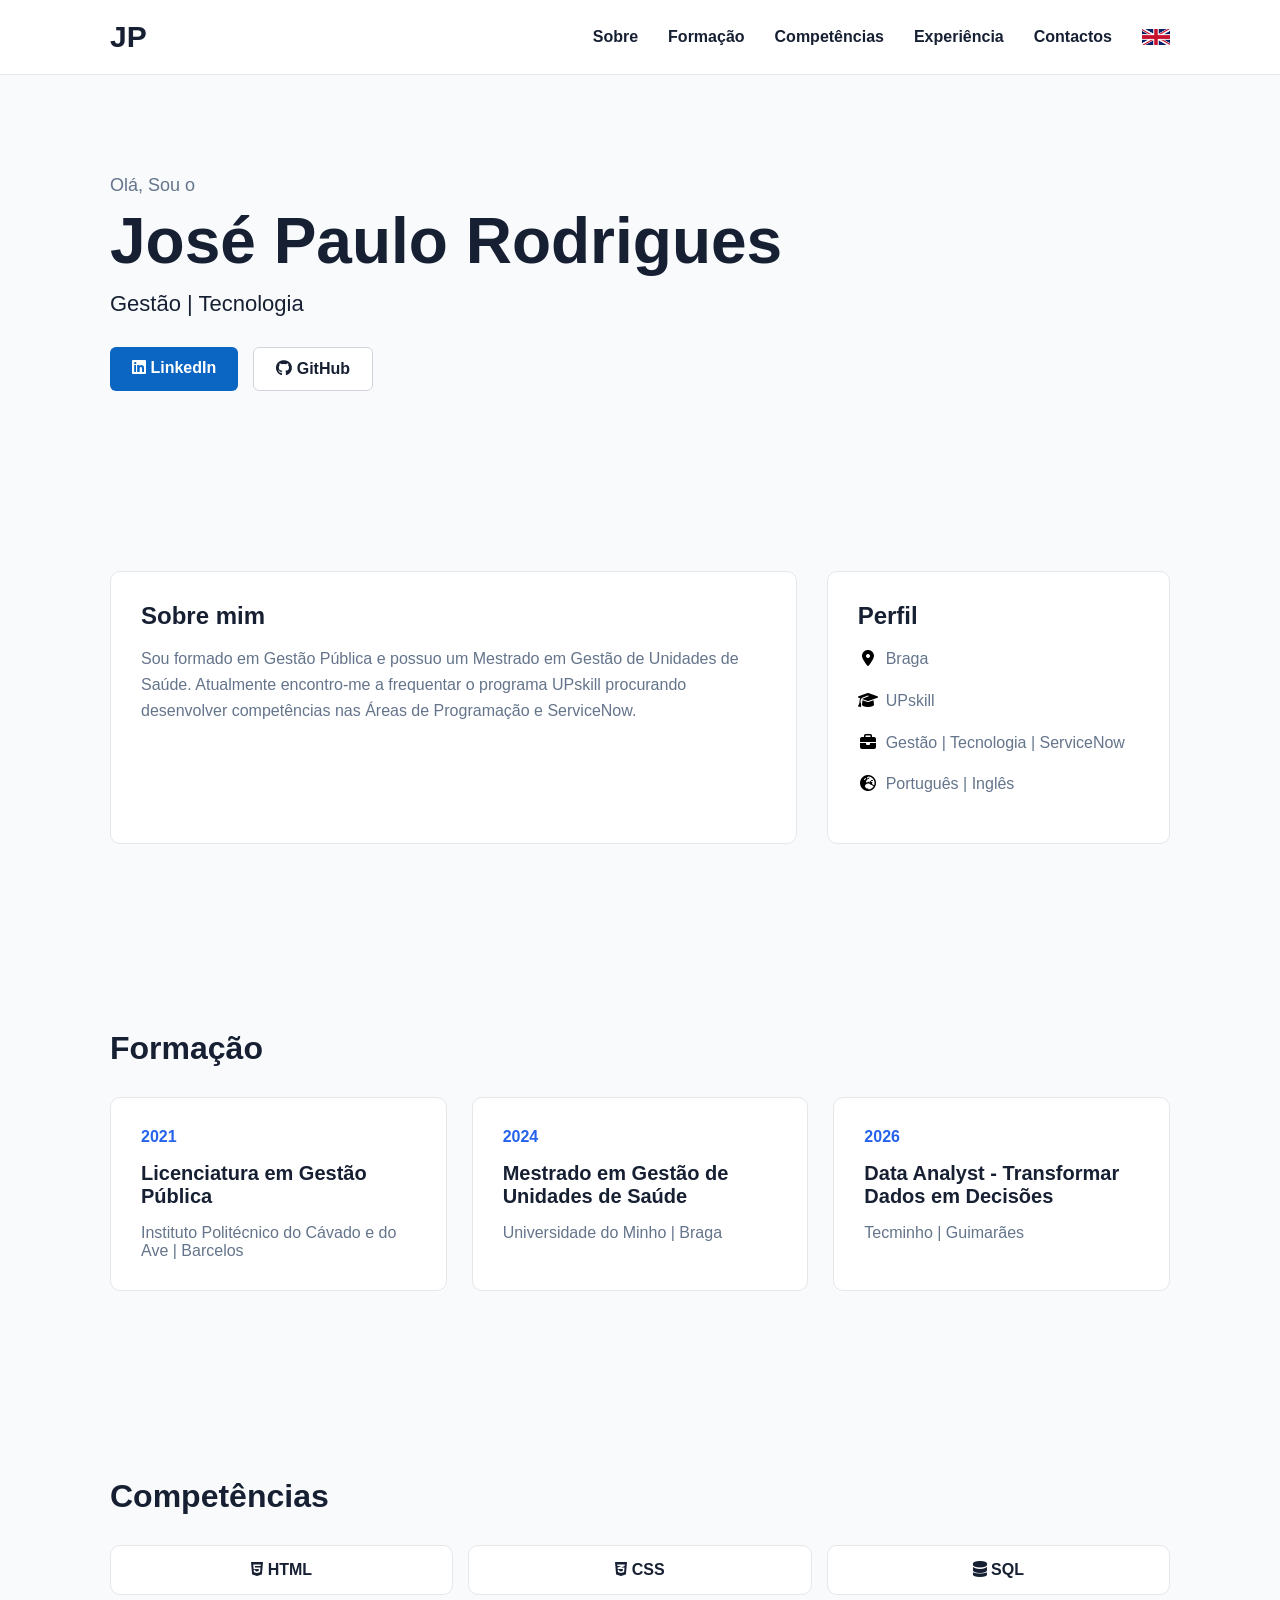
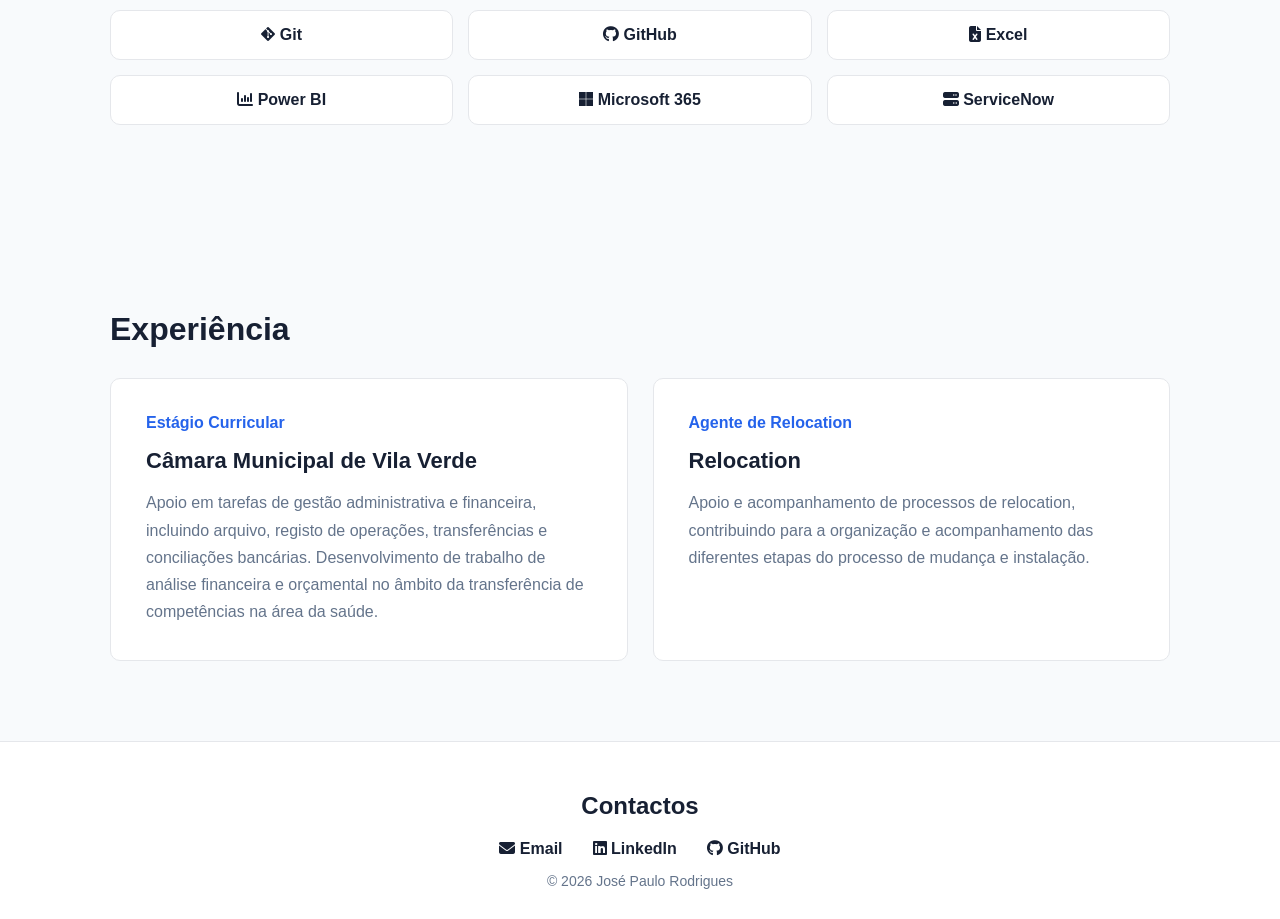
==== index.html @ 488e61ca "Finalização telas tlm / Deploy menu hamburguer tlm" ====
<!DOCTYPE html>
<html lang="pt-pt">
<head>
    <meta charset="UTF-8">
    <meta name="viewport" content="width=device-width, initial-scale=1.0">

    <title> José Paulo Rodrigues </title>
    
    <link rel="stylesheet" href="style.css">
    <link rel="stylesheet" href="https://cdnjs.cloudflare.com/ajax/libs/font-awesome/6.7.2/css/all.min.css">

</head>
<body>
    <header>

<nav> <!-- navegação -->
      

    <a href="#inicio">JP</a>

    <input type="checkbox" id="menu-toggle">

    <label for="menu-toggle" class="menu-icon">
        <i class="fa-solid fa-bars"></i>
    </label>

    <div class="menu">

        <a href="#sobre">Sobre</a>
        <a href="#formacao">Formação</a>
        <a href="#competencias">Competências</a>
        <a href="#experiencia">Experiência</a>
        <a href="#contactos">Contactos</a>

        <a href="English.html">
            <img src="transferir (1).png" alt="English">
        </a>

    </div>


 </nav>


    </header>
    
<main>
   
<section id="inicio">

    <p>Olá, Sou o</p>

    <h1>José Paulo Rodrigues</h1>

    <p>Gestão | Tecnologia</p>

    <div>
        <a href="https://www.linkedin.com/in/paulo-rodrigues-025844233/" target="_blank">
            <i class="fa-brands fa-linkedin"></i>
            LinkedIn
        </a>

        <a href="https://github.com/josepaulorodrigues111-dotcom" target="_blank">
            <i class="fa-brands fa-github"></i>
            GitHub
        </a>
    </div>

</section>

<!-- sobre -->

<section id="sobre">  
      

    <div>
        <h2>Sobre mim</h2>

        <p>
            Sou formado em Gestão Pública e possuo um Mestrado em Gestão de Unidades de Saúde.
            Atualmente encontro-me a frequentar o programa UPskill procurando desenvolver
            competências nas Áreas de Programação e ServiceNow.
        </p>
    </div>

    <div>
        <h2>Perfil</h2>

        <p><i class="fa-solid fa-location-dot"></i>Braga</p>
        <p><i class="fa-solid fa-graduation-cap"></i>UPskill</p>
        <p><i class="fa-solid fa-briefcase"></i>Gestão | Tecnologia | ServiceNow</p>
        <p><i class="fa-solid fa-earth-europe"></i>Português | Inglês</p>
    </div>

</section>

<!-- Formação -->

<section id="formacao">  

    <h2>Formação</h2>

    <div>

        <article>
            <p>2021</p>
            <h3>Licenciatura em Gestão Pública</h3>
            <p>Instituto Politécnico do Cávado e do Ave | Barcelos</p>
        </article>

        <article>
            <p>2024</p>
            <h3>Mestrado em Gestão de Unidades de Saúde</h3>
            <p>Universidade do Minho | Braga</p>
        </article>

        <article>
            <p>2026</p>
            <h3>Data Analyst - Transformar Dados em Decisões</h3>
            <p>Tecminho | Guimarães </p>
        </article>

    </div>

</section>

  <!-- Competencias -->

 <section id="competencias">  
      
    <h2>  Competências</h2>

        <div>

        
            <span><i class="fa-brands fa-html5"></i> HTML</span>

            <span><i class="fa-brands fa-css3-alt"></i> CSS</span>

            <span><i class="fa-solid fa-database"></i> SQL</span>

            <span><i class="fa-brands fa-git-alt"></i> Git</span>

            <span><i class="fa-brands fa-github"></i> GitHub</span>

            <span><i class="fa-solid fa-file-excel"></i> Excel</span>

            <span><i class="fa-solid fa-chart-column"></i> Power BI</span>

            <span><i class="fa-brands fa-microsoft"></i> Microsoft 365</span>

            <span><i class="fa-solid fa-server"></i> ServiceNow</span>


        
        </div>

 </section>


<section id="experiencia">
    <h2>Experiência</h2>

    <div>
        <article>
            <p>Estágio Curricular</p>
            <h3>Câmara Municipal de Vila Verde</h3>
            <p>
                Apoio em tarefas de gestão administrativa e financeira, incluindo
                arquivo, registo de operações, transferências e conciliações bancárias.
                Desenvolvimento de trabalho de análise financeira e orçamental no âmbito
                da transferência de competências na área da saúde.
            </p>
        </article>

        <article>
            <p>Agente de Relocation</p>
            <h3>Relocation</h3>
            <p>
                Apoio e acompanhamento de processos de relocation, contribuindo para
                a organização e acompanhamento das diferentes etapas do processo de
                mudança e instalação.
            </p>
        </article>
    </div>
</section>


</main>

<footer id="contactos">

    <h2>Contactos</h2>

    <div>
        <a href="mailto:josepaulorodrigues111@gmail.com">
             <i class="fa-solid fa-envelope"></i>
             Email
        </a>
        <a href="https://www.linkedin.com/in/paulo-rodrigues-025844233/">
            <i class="fa-brands fa-linkedin"></i>
            LinkedIn
        </a>

        <a href="https://github.com/josepaulorodrigues111-dotcom">
            <i class="fa-brands fa-github"></i>
            GitHub
        </a>
    </div>

    <p>© 2026 José Paulo Rodrigues</p>

</footer>

</body>
</html>
---- style.css ----
/* CONFIGURAÇÕES GERAIS */

* {
    box-sizing: border-box;
}

html {
    scroll-behavior: smooth;
}

body {
    margin: 0;
    font-family: Arial, sans-serif;
    background-color: #f8fafc;
    color: #172033;
}


/* HEADER */

header {
    background-color: white;
    border-bottom: 1px solid #e5e7eb;
}

nav {
    width: 100%;
    max-width: 1100px;
    margin: auto;
    padding: 20px;

    display: flex;
    justify-content: space-between;
    align-items: center;
}

nav > a {
    color: #172033;
    font-size: 30px;
    text-decoration: none;
    font-weight: 700;
}

nav div {
    display: flex;
    gap: 30px;
    align-items: center;
}

nav div a {
    color: #172033;
    text-decoration: none;
    font-weight: 600;
}

nav div a:hover {
    color: #2563eb;
}

nav div img {
    width: 28px;
    height: auto;
    display: block;
}

nav div a:last-child img {
    transition: transform 0.2s;
}

nav div a:last-child img:hover {
    transform: scale(1.1);
}


/* MENU HAMBURGER */

#menu-toggle {
    display: none;
}

.menu-icon {
    display: none;
}


/* INÍCIO */

#inicio {
    width: 100%;
    max-width: 1100px;
    margin: auto;
    padding: 100px 20px;
}

#inicio > p:first-child {
    font-size: 18px;
    margin: 0 0 10px;
    color: #64748b;
}

#inicio h1 {
    font-size: clamp(42px, 6vw, 64px);
    margin: 0;
    line-height: 1.1;
}

#inicio h1 + p {
    font-size: 22px;
    color: #172033;
    margin: 15px 0 30px;
}

#inicio div {
    display: flex;
    gap: 15px;
    flex-wrap: wrap;
}

#inicio div a {
    text-decoration: none;
    padding: 12px 22px;
    border-radius: 6px;
    font-weight: 600;
}


/* LINKEDIN */

#inicio div a:first-child {
    background-color: #0A66C2;
    color: white;
}

#inicio div a:first-child:hover {
    background-color: #004182;
    color: white;
}


/* GITHUB */

#inicio div a:last-child {
    background-color: white;
    color: #172033;
    border: 1px solid #d1d5db;
}

#inicio div a:last-child:hover {
    border-color: #2563eb;
    color: #2563eb;
}


/* SOBRE MIM / PERFIL */

#sobre {
    width: 100%;
    max-width: 1100px;
    margin: auto;
    padding: 80px 20px;

    display: grid;
    grid-template-columns: 2fr 1fr;
    gap: 30px;
}

#sobre > div {
    background-color: white;
    padding: 30px;
    border: 1px solid #e5e7eb;
    border-radius: 10px;
}

#sobre h2 {
    margin-top: 0;
    font-size: 24px;
    margin-bottom: 15px;
}

#sobre p {
    color: #64748b;
    line-height: 1.6;
}

#sobre i {
    display: inline-block;
    width: 20px;
    margin-right: 8px;
    text-align: center;
    color: black;
}


/* FORMAÇÃO */

#formacao {
    width: 100%;
    max-width: 1100px;
    margin: auto;
    padding: 80px 20px;
}

#formacao > h2 {
    font-size: 32px;
    margin-bottom: 30px;
}

#formacao > div {
    display: grid;
    grid-template-columns: repeat(auto-fit, minmax(250px, 1fr));
    gap: 25px;
}

#formacao article {
    background-color: white;
    padding: 30px;
    border: 1px solid #e5e7eb;
    border-radius: 10px;
}

#formacao article p:first-child {
    color: #2563eb;
    font-weight: 600;
    margin-top: 0;
}

#formacao article h3 {
    font-size: 20px;
    margin: 10px 0;
}

#formacao article p:last-child {
    color: #64748b;
    margin-bottom: 0;
}


/* COMPETÊNCIAS */

#competencias {
    width: 100%;
    max-width: 1100px;
    margin: auto;
    padding: 80px 20px;
}

#competencias > h2 {
    font-size: 32px;
    margin-bottom: 30px;
}

#competencias > div {
    display: grid;
    grid-template-columns: repeat(3, 1fr);
    gap: 15px;
}

#competencias span {
    background-color: white;
    color: #172033;
    padding: 15px;
    border-radius: 10px;
    font-weight: 600;
    text-align: center;
    border: 1px solid #e5e7eb;
}


/* EXPERIÊNCIA */

#experiencia {
    width: 100%;
    max-width: 1100px;
    margin: auto;
    padding: 80px 20px;
}

#experiencia > h2 {
    font-size: 32px;
    margin-bottom: 30px;
}

#experiencia > div {
    display: grid;
    grid-template-columns: repeat(auto-fit, minmax(300px, 1fr));
    gap: 25px;
}

#experiencia article {
    background-color: white;
    padding: 35px;
    border-radius: 10px;
    border: 1px solid #e5e7eb;
}

#experiencia article p:first-child {
    color: #2563eb;
    font-weight: 600;
    margin-top: 0;
}

#experiencia article h3 {
    font-size: 22px;
    margin: 10px 0 15px;
}

#experiencia article p:last-child {
    color: #64748b;
    font-size: 16px;
    line-height: 1.7;
    margin: 0;
}


/* FOOTER */

footer {
    background-color: white;
    border-top: 1px solid #e5e7eb;
    padding: 30px 20px;
    text-align: center;
}

footer > div {
    display: flex;
    justify-content: center;
    gap: 30px;
    margin-bottom: 15px;
    flex-wrap: wrap;
}

footer a {
    color: #172033;
    text-decoration: none;
    font-weight: 600;
}

footer a:hover {
    color: #2563eb;
}

footer p {
    color: #64748b;
    margin: 0;
    font-size: 14px;
}


/* RESPONSIVO */

@media (max-width: 768px) {

    /* HEADER */

    nav {
        padding: 20px;
    }

    /* Mostra o botão hamburger */

    .menu-icon {
        display: block;
        font-size: 25px;
        cursor: pointer;
    }

    /* Esconde o menu inicialmente */

    nav .menu {
        display: none;

        position: absolute;
        top: 70px;
        right: 20px;

        background-color: white;
        padding: 20px;

        border: 1px solid #e5e7eb;
        border-radius: 10px;

        flex-direction: column;
        gap: 20px;
    }

    /* Mostra o menu quando o checkbox está selecionado */

    #menu-toggle:checked ~ .menu {
        display: flex;
    }


    /* INÍCIO */

    #inicio {
        padding: 60px 20px;
    }

    #inicio h1 {
        font-size: clamp(38px, 10vw, 50px);
    }


    /* SOBRE */

    #sobre {
        padding: 50px 20px;
        grid-template-columns: 1fr;
    }


    /* FORMAÇÃO */

    #formacao {
        padding: 50px 20px;
    }


    /* COMPETÊNCIAS */

    #competencias {
        padding: 50px 20px;
    }

    #competencias > div {
        grid-template-columns: 1fr;
    }


    /* EXPERIÊNCIA */

    #experiencia {
        padding: 50px 20px;
    }


    /* FOOTER */

    footer {
        padding: 30px 20px;
    }
}
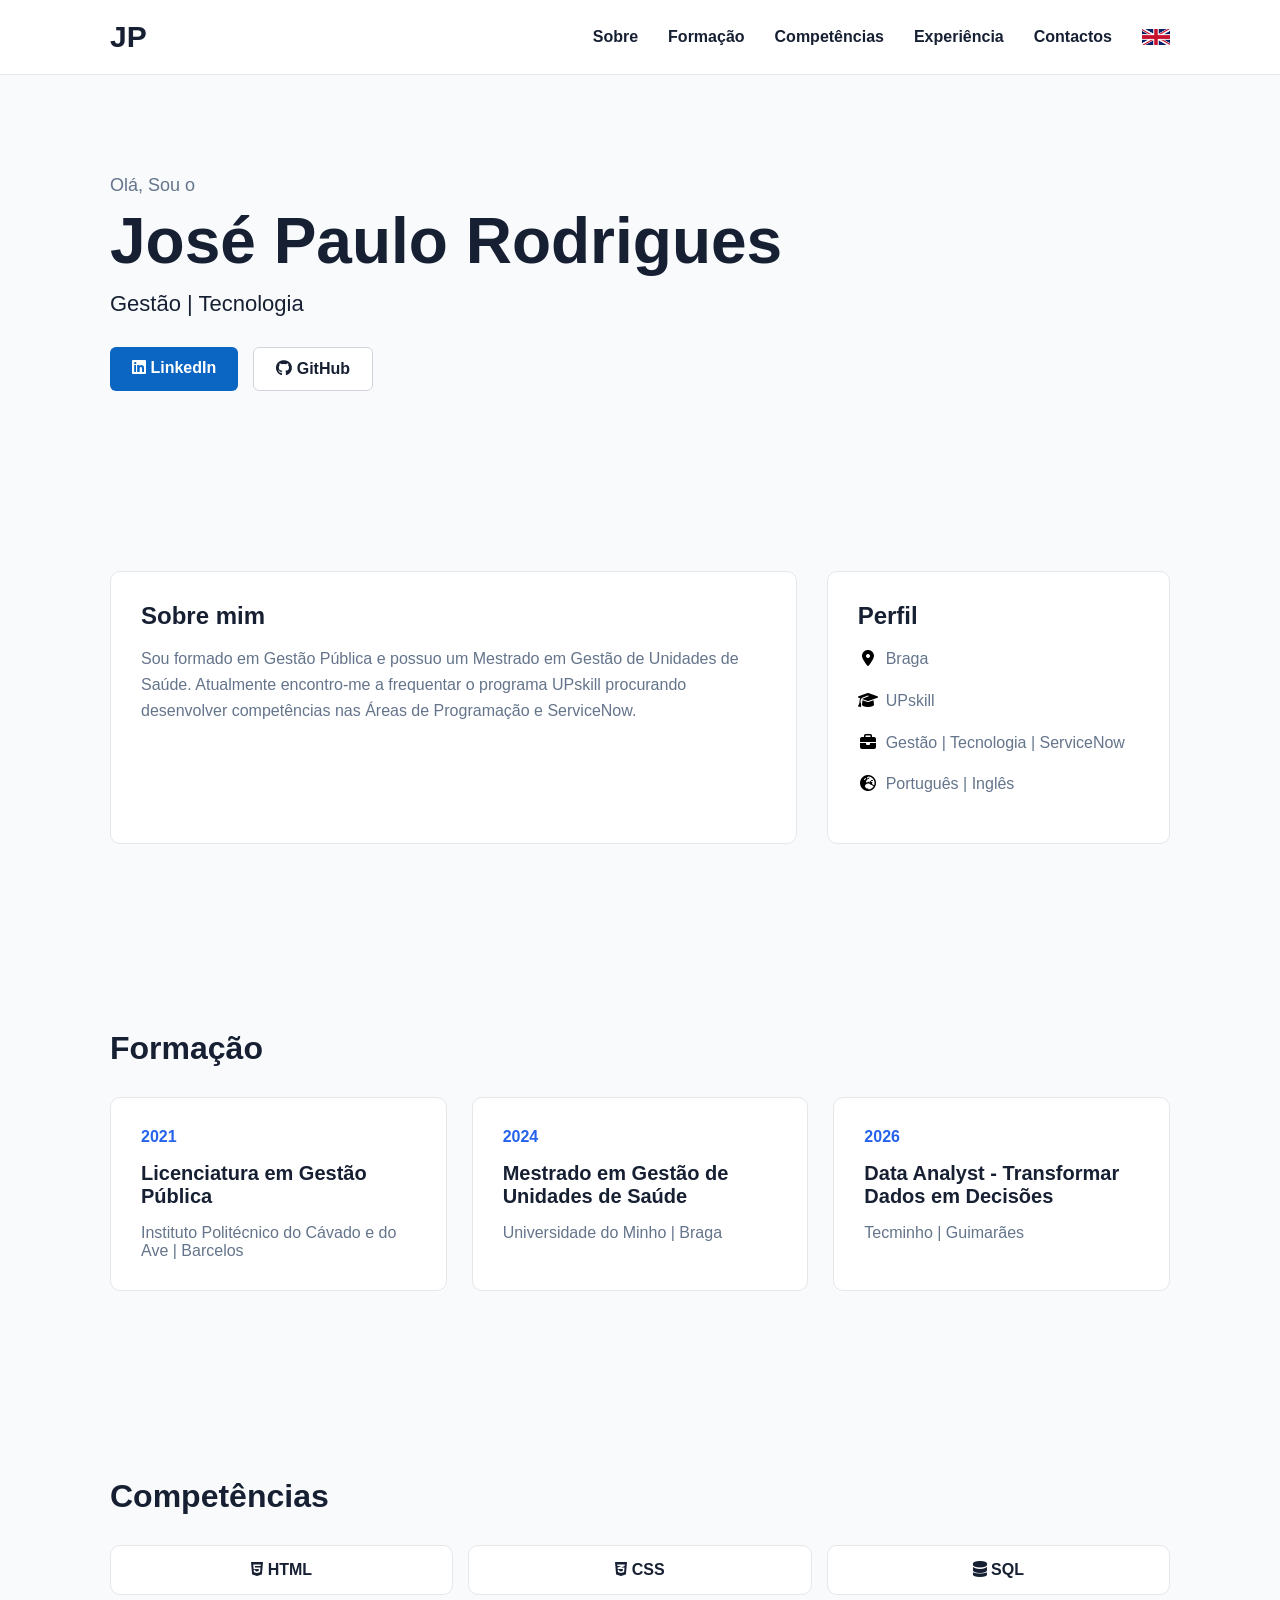
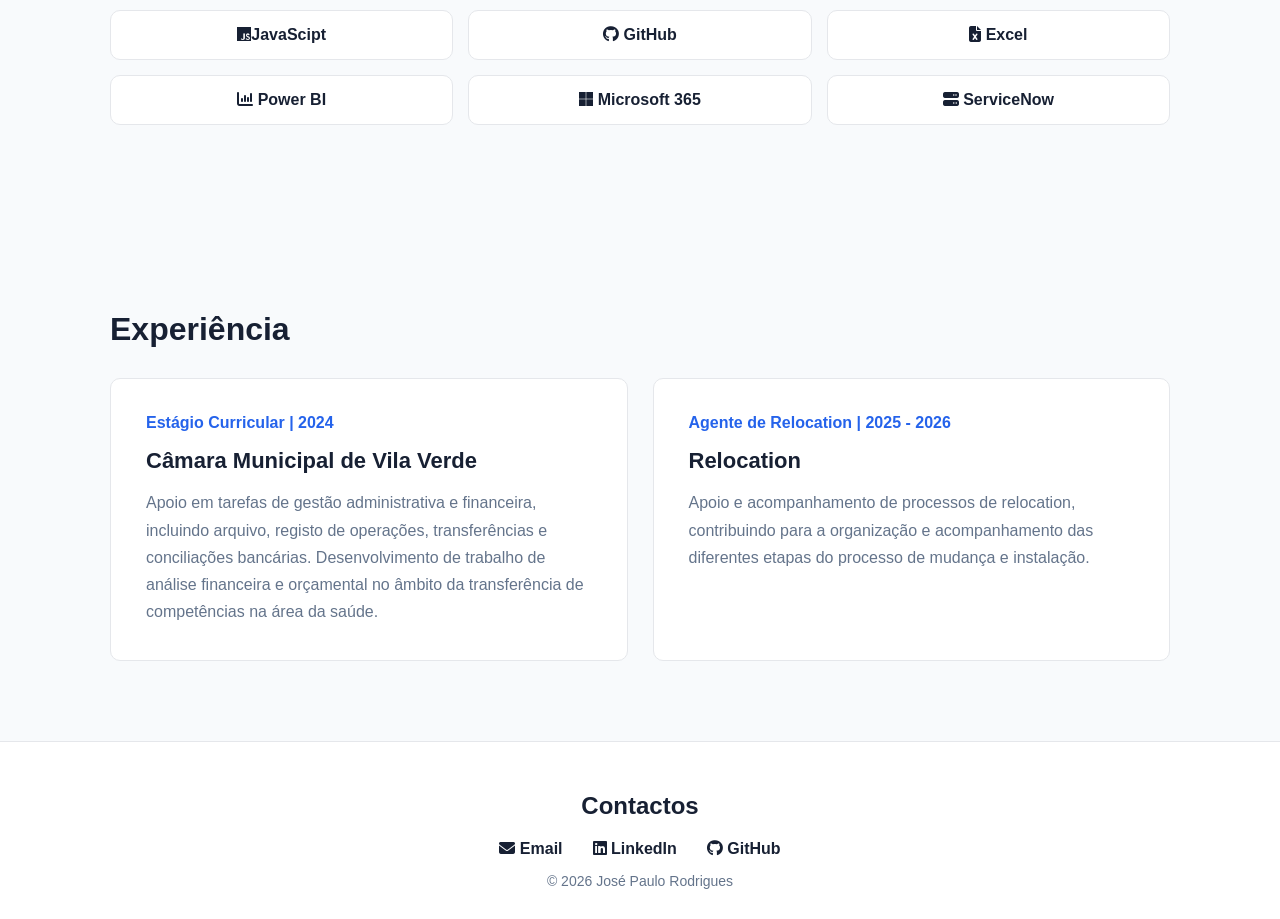
==== commit 17ed0830: "Mudança Icons" ====
--- a/index.html
+++ b/index.html
@@ -139,7 +139,7 @@
 
             <span><i class="fa-solid fa-database"></i> SQL</span>
 
-            <span><i class="fa-brands fa-git-alt"></i> Git</span>
+            <span><i class="fa-brands fa-js"></i>JavaScipt</span>
 
             <span><i class="fa-brands fa-github"></i> GitHub</span>
 
@@ -163,7 +163,7 @@
 
     <div>
         <article>
-            <p>Estágio Curricular</p>
+            <p>Estágio Curricular  | 2024</p>
             <h3>Câmara Municipal de Vila Verde</h3>
             <p>
                 Apoio em tarefas de gestão administrativa e financeira, incluindo
@@ -174,7 +174,7 @@
         </article>
 
         <article>
-            <p>Agente de Relocation</p>
+            <p>Agente de Relocation | 2025 - 2026</p>
             <h3>Relocation</h3>
             <p>
                 Apoio e acompanhamento de processos de relocation, contribuindo para
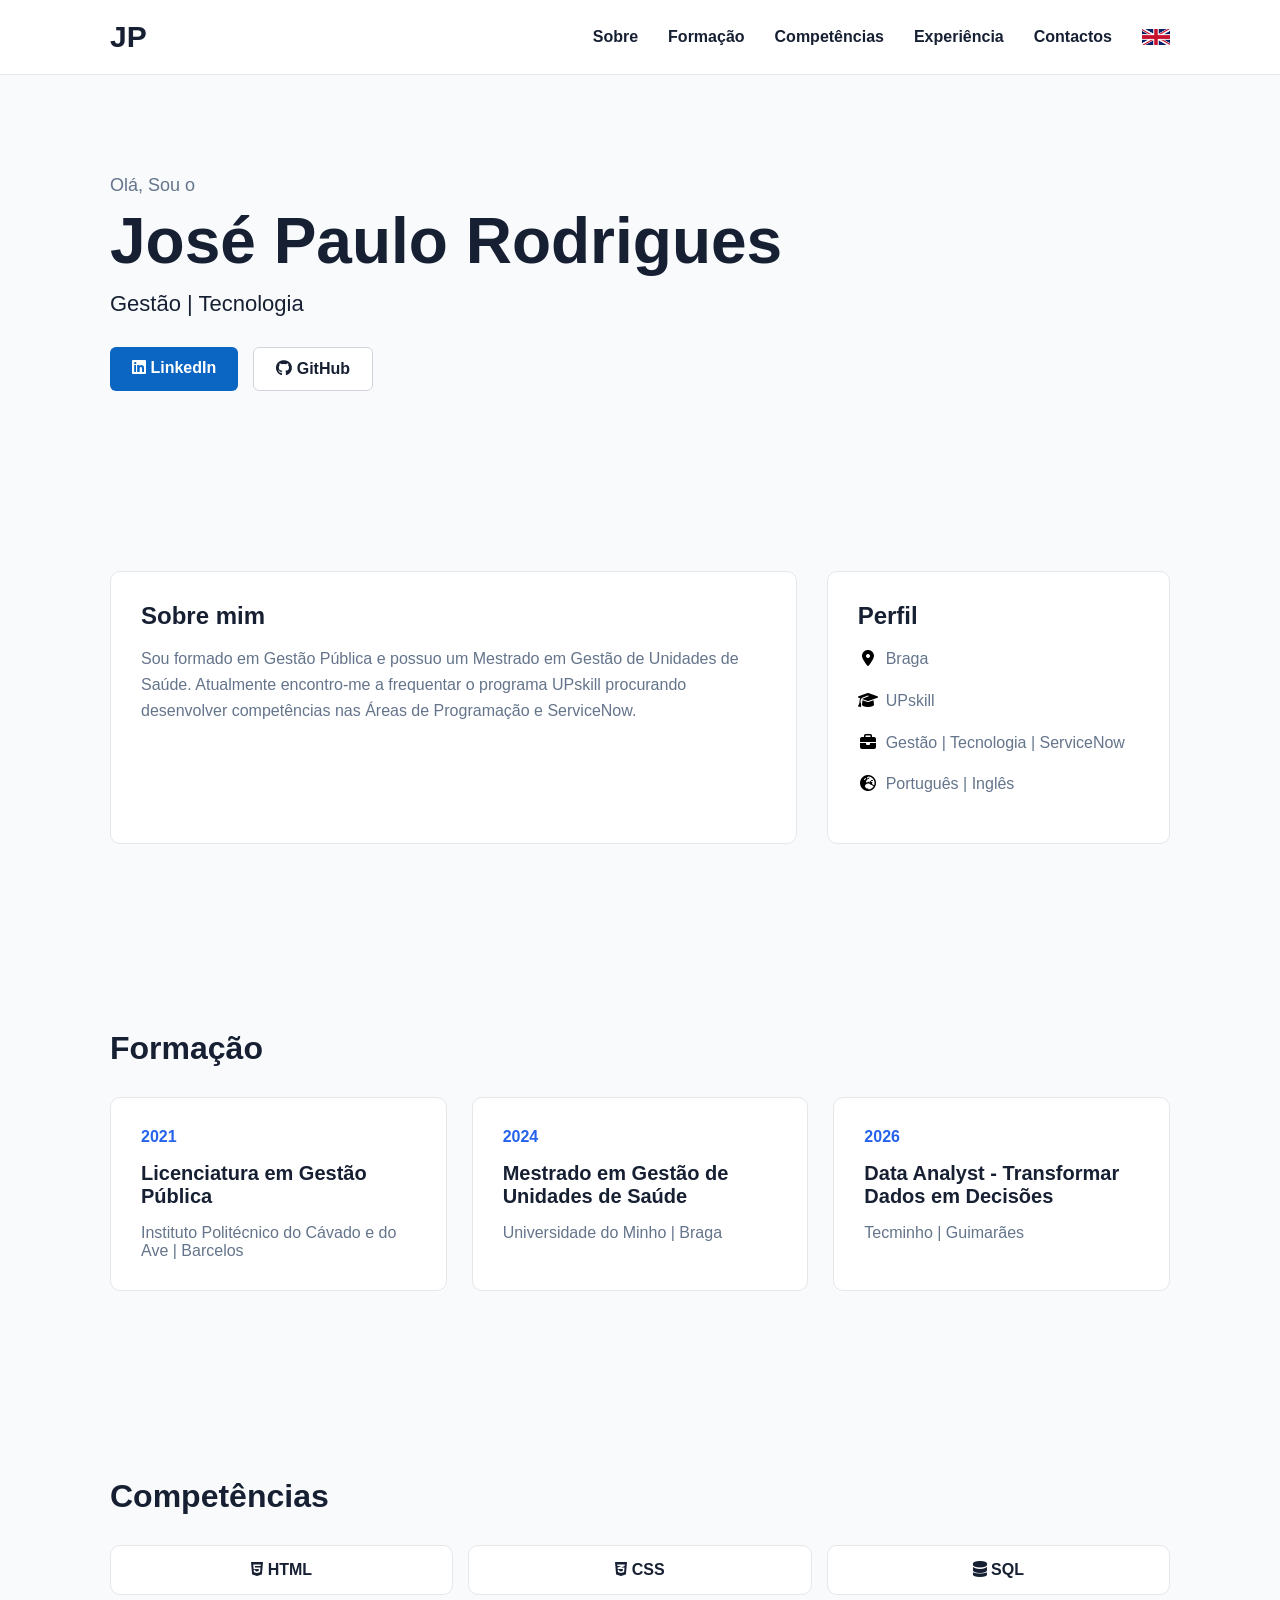
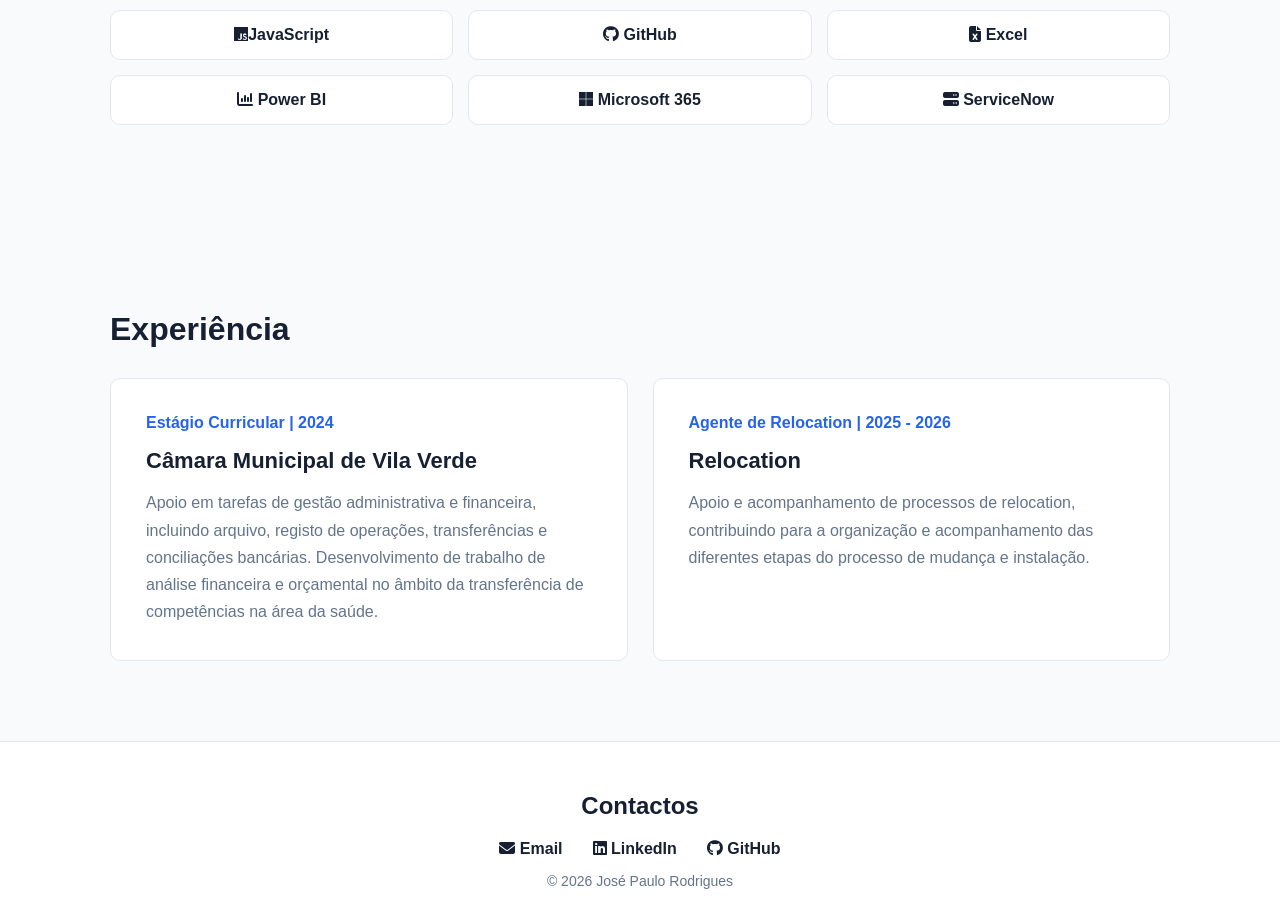
==== commit 3d3a8509: "Correção Erros" ====
--- a/index.html
+++ b/index.html
@@ -4,7 +4,7 @@
     <meta charset="UTF-8">
     <meta name="viewport" content="width=device-width, initial-scale=1.0">
 
-    <title> José Paulo Rodrigues </title>
+    <title> Currículo | José Paulo Rodrigues </title>
     
     <link rel="stylesheet" href="style.css">
     <link rel="stylesheet" href="https://cdnjs.cloudflare.com/ajax/libs/font-awesome/6.7.2/css/all.min.css">
@@ -139,7 +139,7 @@
 
             <span><i class="fa-solid fa-database"></i> SQL</span>
 
-            <span><i class="fa-brands fa-js"></i>JavaScipt</span>
+            <span><i class="fa-brands fa-js"></i>JavaScript</span>
 
             <span><i class="fa-brands fa-github"></i> GitHub</span>
 
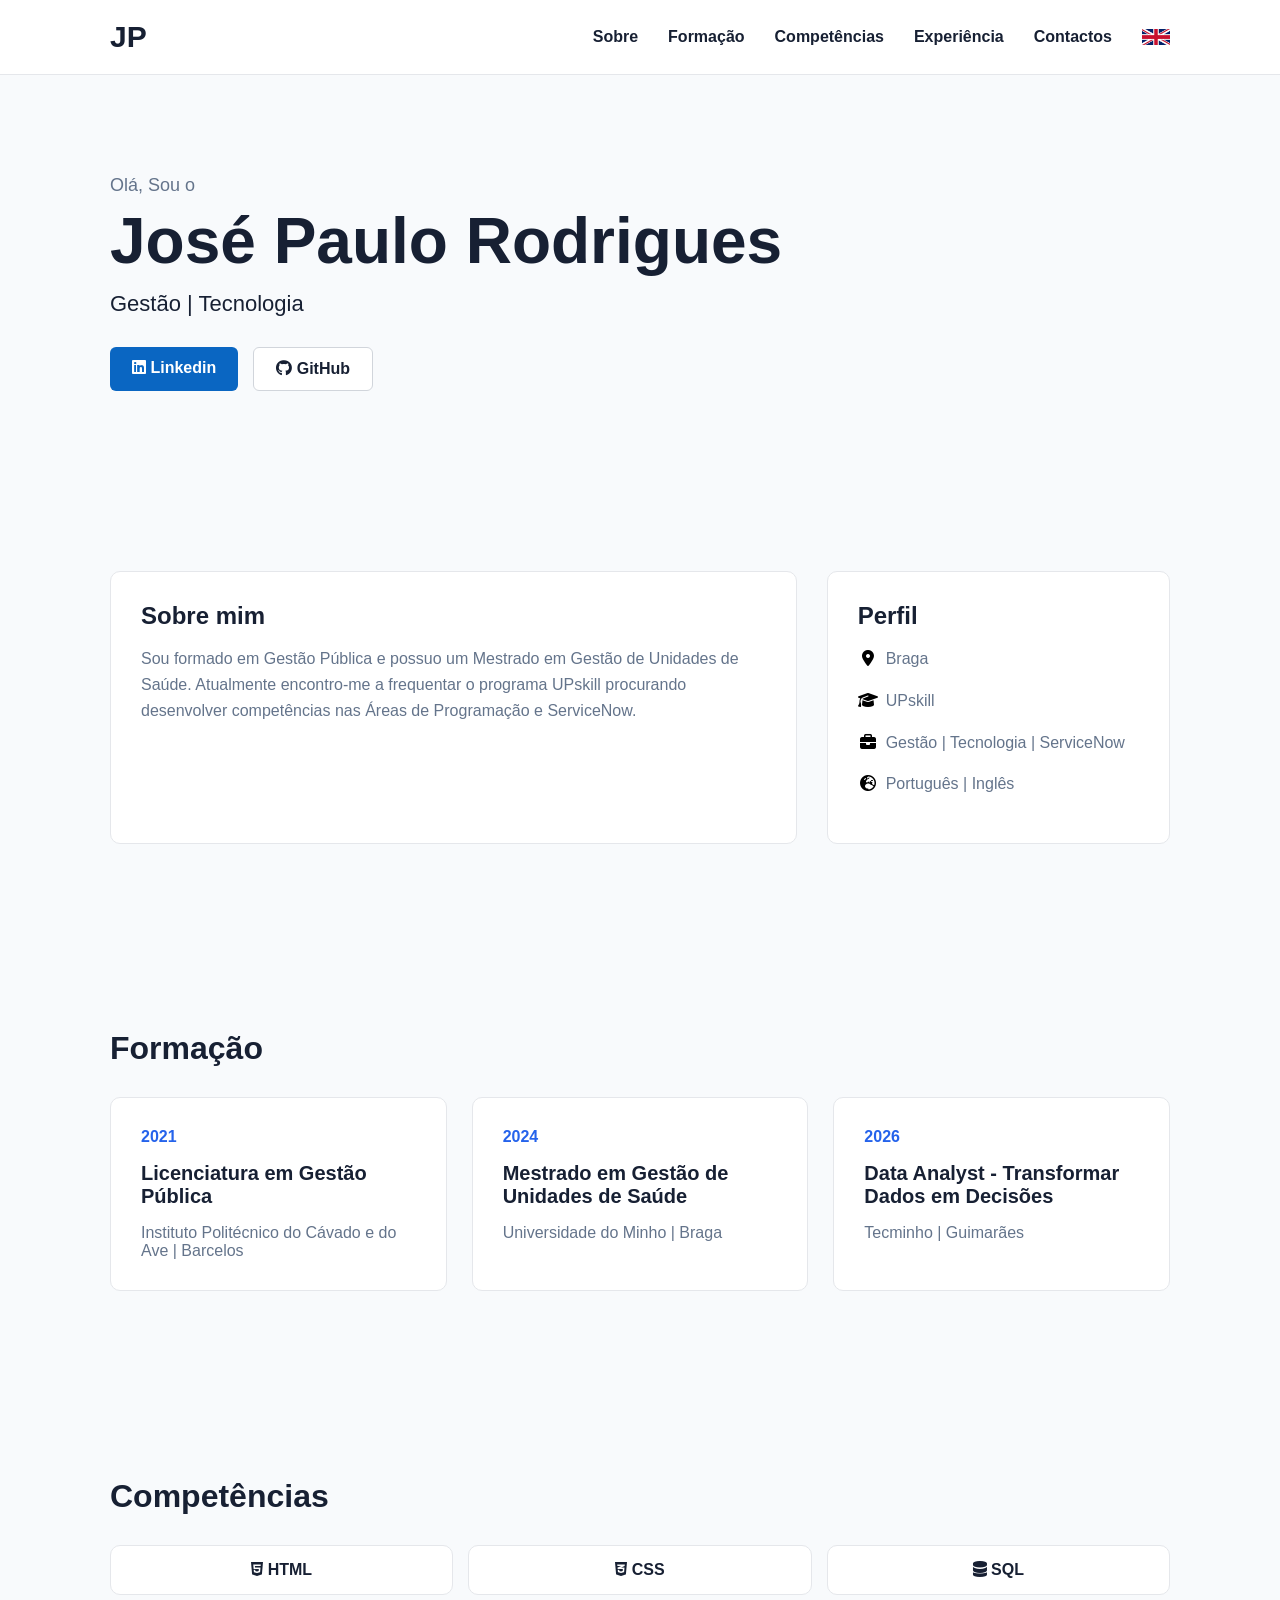
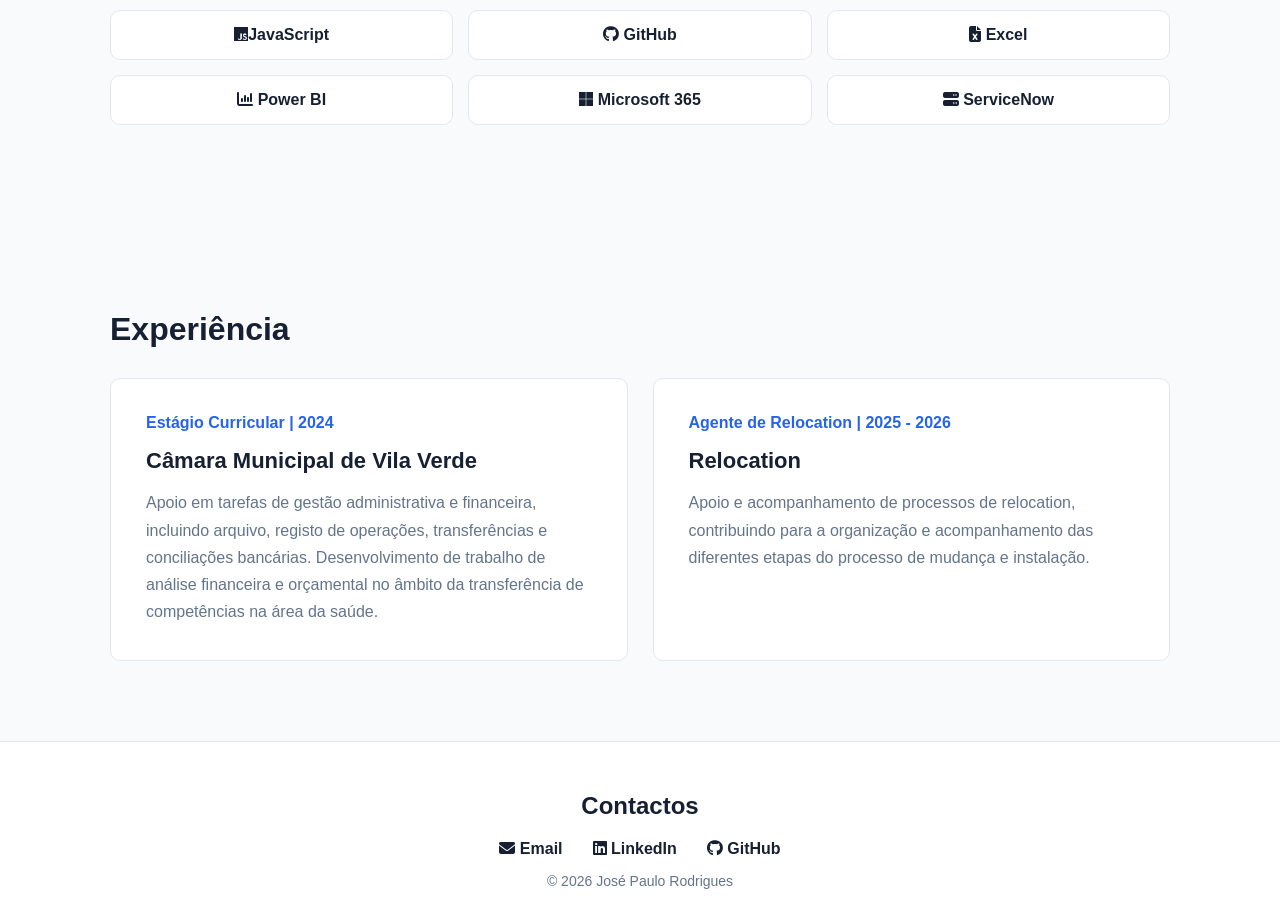
==== commit bd3aa943: "mais correções" ====
--- a/index.html
+++ b/index.html
@@ -57,7 +57,7 @@
     <div>
         <a href="https://www.linkedin.com/in/paulo-rodrigues-025844233/" target="_blank">
             <i class="fa-brands fa-linkedin"></i>
-            LinkedIn
+            Linkedin
         </a>
 
         <a href="https://github.com/josepaulorodrigues111-dotcom" target="_blank">
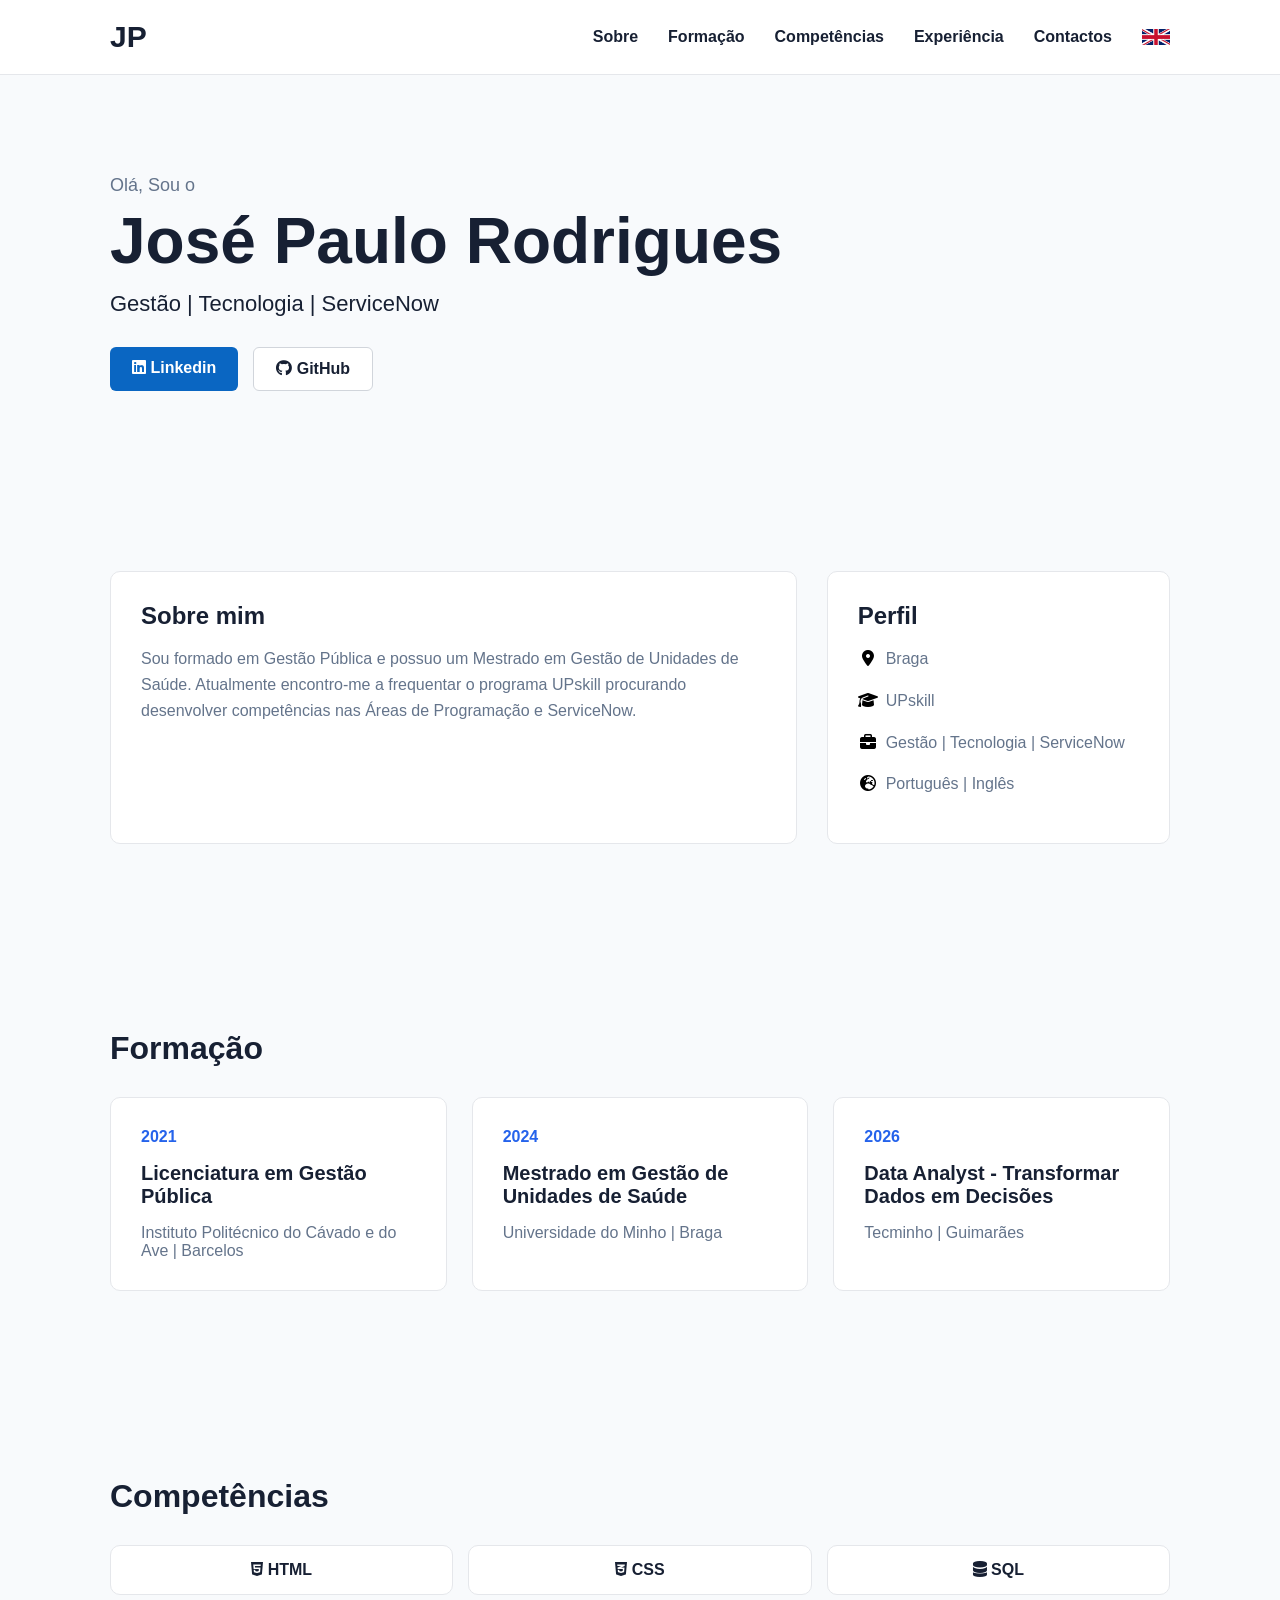
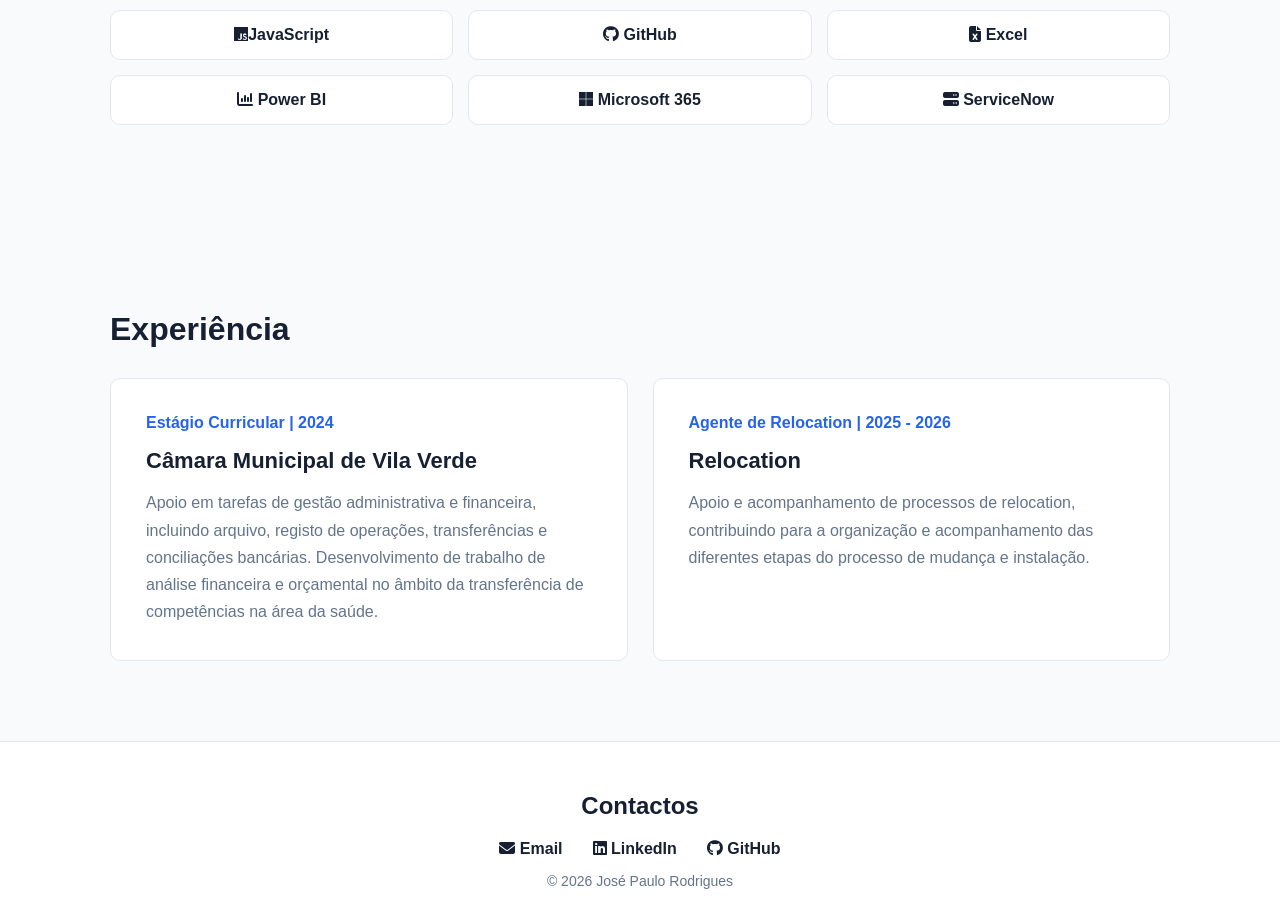
==== commit d3561299: "Correções hiro" ====
--- a/index.html
+++ b/index.html
@@ -52,7 +52,7 @@
 
     <h1>José Paulo Rodrigues</h1>
 
-    <p>Gestão | Tecnologia</p>
+    <p>Gestão | Tecnologia | ServiceNow</p>
 
     <div>
         <a href="https://www.linkedin.com/in/paulo-rodrigues-025844233/" target="_blank">
